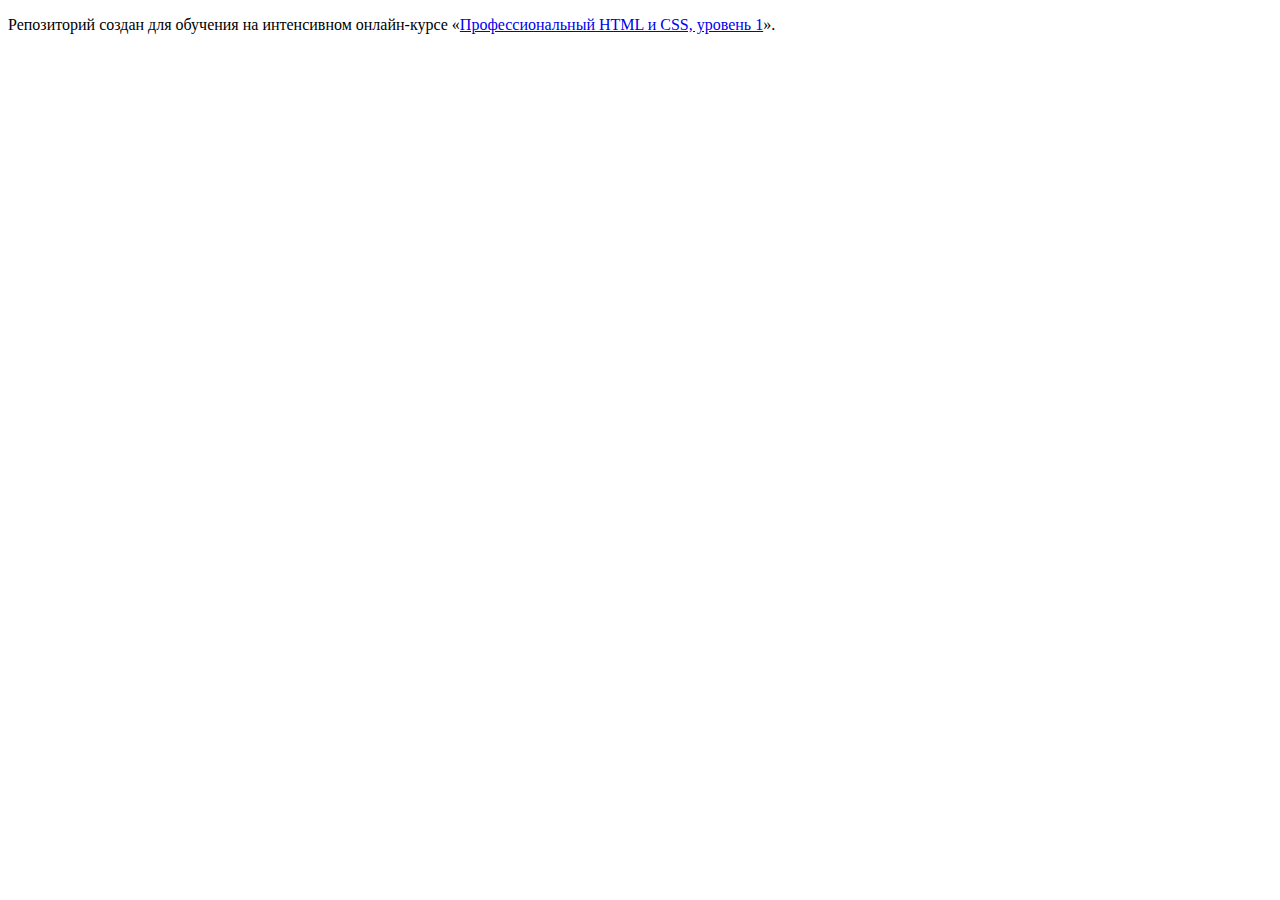
==== index.html @ 958a536b ":hatching_chick:" ====
<!DOCTYPE html>
<html lang="ru">
  <head>
    <meta charset="utf-8">
    <title>HTML Academy: Седона</title>
  </head>
  <body>

    <p>Репозиторий создан для обучения на интенсивном онлайн‑курсе «<a href="https://htmlacademy.ru/intensive/htmlcss">Профессиональный HTML и CSS, уровень 1</a>».</p>

  </body>
</html>
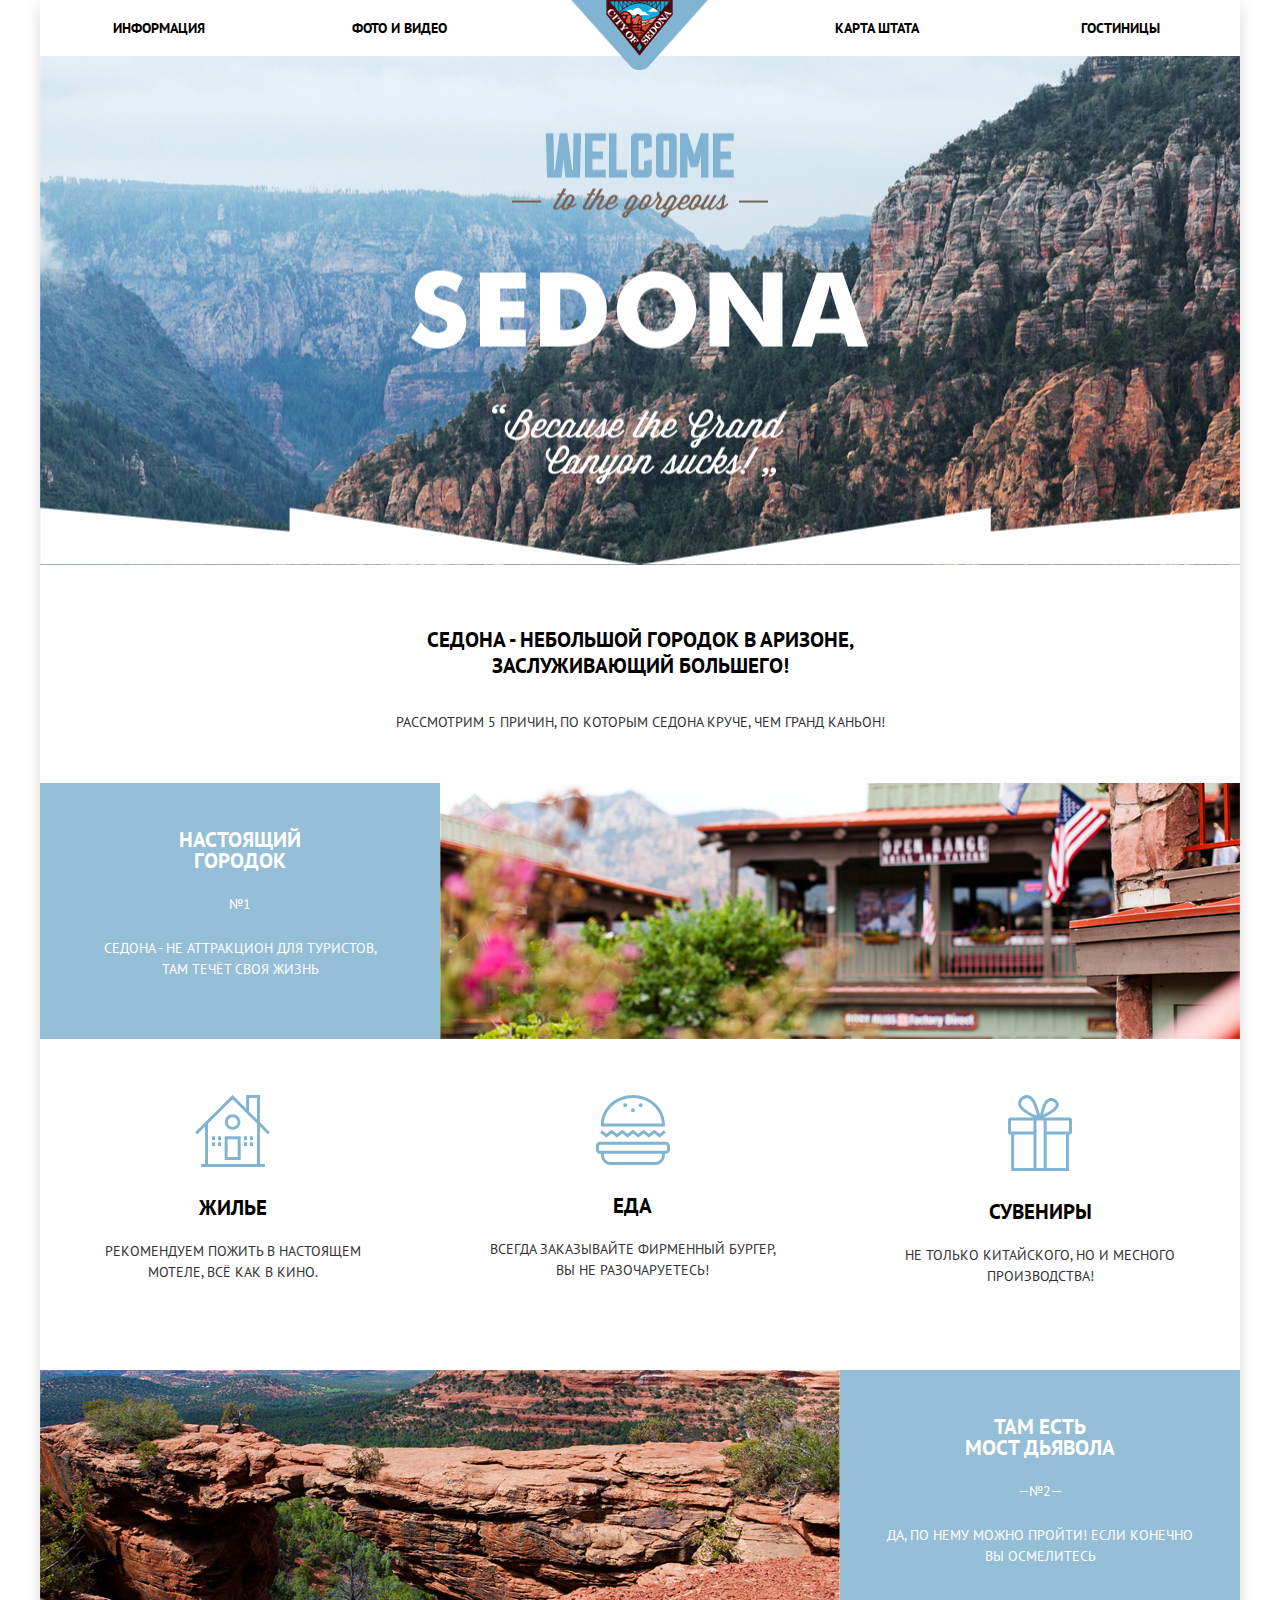
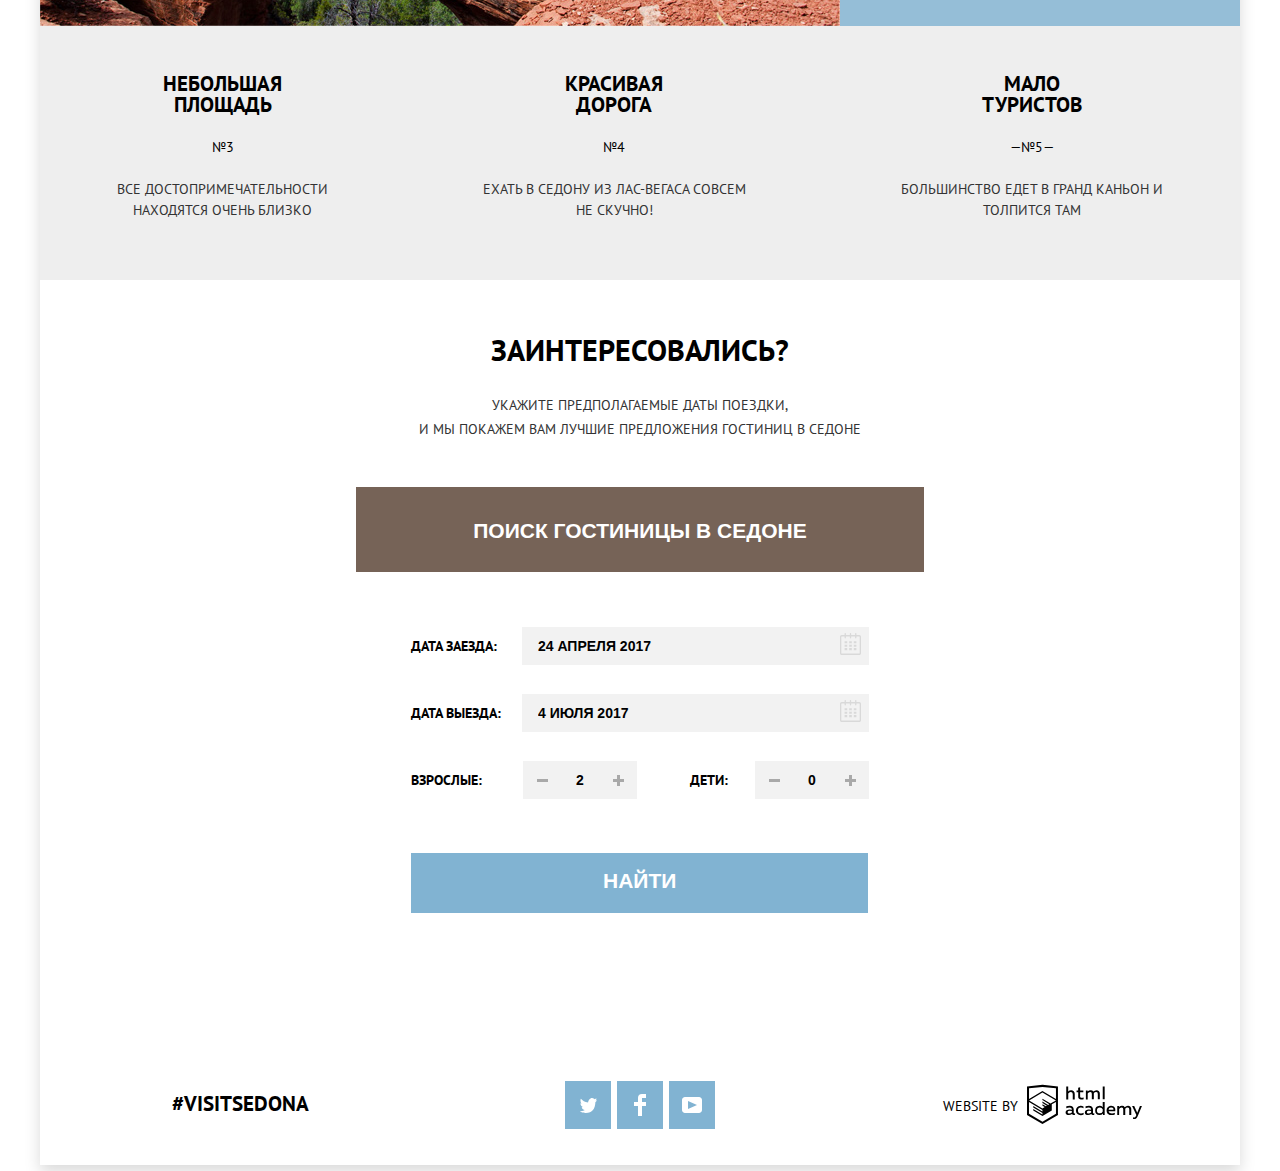
==== commit 25262392: "new" ====
--- a/index.html
+++ b/index.html
@@ -1,12 +1,193 @@
 <!DOCTYPE html>
 <html lang="ru">
-  <head>
-    <meta charset="utf-8">
-    <title>HTML Academy: Седона</title>
-  </head>
-  <body>
+<head>
+	<meta charset="UTF-8">
+	<title>Sedona</title>
+	<meta name="viewport" content="width=device-width, initial-scale=1">
+	<link href="https://fonts.googleapis.com/css?family=PT+Sans:400,700&amp;subset=cyrillic" rel="stylesheet">
+	<link rel="stylesheet" href="css/normalize.css">
+	<link rel="stylesheet" href="css/style.css">
+</head>
+<body>
+	<div class="container">
+		<header class="main-header">
+			<nav class="main-navigation">
+				<a class="main-navigation__logo-link">
+					<img class="main-navigation__logo-image" width="137" height="70" src="img/Layer6.png" alt="logo">
+				</a>
+				<ul class="main-navigation__list">
+					<li class="main-navigation__item">
+						<a class="main-navigation__link" href="#">Информация</a>
+					</li>
+					<li class="main-navigation__item">
+						<a class="main-navigation__link" href="#">Фото и видео</a>
+					</li>
+					<li class="main-navigation__item">
+						<a class="main-navigation__link" href="#">Карта штата</a>
+					</li>
+					<li class="main-navigation__item">
+						<a class="main-navigation__link" href="catalog.html">Гостиницы</a>
+					</li>
+					
+				</ul>
+			</nav>
+		</header>
 
-    <p>Репозиторий создан для обучения на интенсивном онлайн‑курсе «<a href="https://htmlacademy.ru/intensive/htmlcss">Профессиональный HTML и CSS, уровень 1</a>».</p>
+		<main class="main">
+			<section class="intro">
+				<h1 class="visually-hidden">Sedona</h1>			
+			</section>
 
-  </body>
-</html>
+			<section class="description">
+				<b class="description-title">Седона - небольшой городок в аризоне,<br> заслуживающий большего!</b>
+				<span class="description-advantage">Рассмотрим 5 причин, по которым седона круче, чем гранд каньон!</span>	
+			</section>
+			
+			<section class="features">
+				<h2 class="visually-hidden">Функции</h2>
+				<div class="features-city">
+					<p class="features-city__description">
+						<b class="features-city__title">Настоящий<br> городок</b>
+						<span class="features-city__number">№1</span>
+						<span class="features-city__text">Седона - не аттракцион для туристов,<br> там течёт своя жизнь</span>
+					</p>
+					<img src="img/Layer10.jpg" width="800" height="256" alt="Город">
+				</div>
+
+				<ul class="features-benefits__list">
+					<li class="features-benefits__item">
+						<span class="house-icon"></span>
+						<h3 class="features-benefits__item-header">Жилье</h3>
+						<p class="features-benefits__item-text">Рекомендуем пожить в настоящем<br> мотеле, всё как в кино.</p>
+					</li>
+					<li class="features-benefits__item">
+						<span class="food-icon"></span>
+						<h3 class="features-benefits__item-header">Еда</h3>
+						<p class="features-benefits__item-text">Всегда заказывайте фирменный бургер,<br> вы не разочаруетесь!</p>
+					</li>
+					<li class="features-benefits__item">
+						<span class="gift-icon"></span>
+						<h3 class="features-benefits__item-header">Сувениры</h3>
+						<p class="features-benefits__item-text">Не только китайского, но и месного<br> производства!</p>
+					</li>
+				</ul>
+
+				<div class="features-canyon">
+					<img class="features-canyon__image" src="img/Layer5.jpg" width="800" height="256" alt="Каньон">
+					<p class="features-canyon__description">
+						<b class="features-canyon__title">Там есть<br> мост дьявола</b>
+						<span class="features-canyon__number">&mdash;№2&mdash;</span>
+						<span class="features-canyon__text">Да, по нему можно пройти! Если конечно<br> вы осмелитесь</p>
+					</span>
+				</div>
+
+				<ul class="features-advantage__list">
+					<li class="features-advantage__item">
+						<b class="features-advantage__item-title">Небольшая<br> площадь</b>
+						<span class="features-advantage__item-number">№3</span>
+						<p class="features-advantage__item-text">Все достопримечательности<br> находятся очень близко</p>
+					</li>
+					<li class="features-advantage__item">
+						<b class="features-advantage__item-title">Красивая<br> дорога</b>
+						<span class="features-advantage__item-number">№4</span>
+						<p class="features-advantage__item-text">Ехать в седону из лас-вегаса совсем<br> не скучно!</p>
+					</li>
+					<li class="features-advantage__item">
+						<b class="features-advantage__item-title">Мало<br> туристов</b>
+						<span class="features-advantage__item-number">&mdash;№5&mdash;</span>
+						<p class="features-advantage__item-text">Большинство едет в гранд каньон и<br> толпится там</p>
+					</li>
+				</ul>
+			</section>
+			
+			<section class="search">
+				<h2 class="search-title">Заинтересовались?</h2>
+				<p class="search-text">Укажите предполагаемые даты поездки,<br> и мы покажем вам лучшие предложения гостиниц в седоне</p>
+				<button class="button-search" type="submit">Поиск гостиницы в седоне</button>
+				<form class="search-form" action="#" method="post">
+					<div class="search-form__item">
+						<label for="arrival-data" class="search-form__label arrival">Дата заезда:</label>
+						<div class="field-wrapper">
+							<input id="arrival-data" class="search-form__input" type="text" name="arrival-data" value="24 апреля 2017">
+							<button class="search-form__button" type="button">
+								 <svg xmlns="http://www.w3.org/2000/svg" width="21" height="22" viewBox="0 0 21 22"><path d="M19.251 2.025h-2.845V.648c0-.381-.294-.689-.656-.689-.363 0-.656.308-.656.689v1.377h-3.938V.648c0-.381-.294-.689-.655-.689-.363 0-.657.308-.657.689v1.377H5.906V.648c0-.381-.294-.689-.656-.689-.363 0-.657.308-.657.689v1.377H1.75C.784 2.025 0 2.847 0 3.862v16.302C0 21.179.784 22 1.75 22h17.501c.966 0 1.749-.821 1.749-1.836V3.862c0-1.015-.783-1.837-1.749-1.837zm.437 18.139a.448.448 0 0 1-.437.459H1.75a.45.45 0 0 1-.438-.459V3.862a.45.45 0 0 1 .438-.459h2.844v1.378c0 .381.294.689.657.689.362 0 .656-.308.656-.689V3.403h3.938v1.378c0 .381.294.689.657.689.361 0 .655-.308.655-.689V3.403h3.938v1.378c0 .381.293.689.656.689.362 0 .656-.308.656-.689V3.403h2.845c.241 0 .437.206.437.459v16.302z"/><path d="M4.594 8.225h2.625v2.066H4.594zM4.594 11.668h2.625v2.067H4.594zM4.594 15.112h2.625v2.066H4.594zM9.188 15.112h2.625v2.066H9.188zM9.188 11.668h2.625v2.067H9.188zM9.188 8.225h2.625v2.066H9.188zM13.781 15.112h2.625v2.066h-2.625zM13.781 11.668h2.625v2.067h-2.625zM13.781 8.225h2.625v2.066h-2.625z"/></svg>
+							</button>
+						</div>
+					</div>
+
+					<div class="search-form__item">
+						<label for="departure-data" class="search-form__label departure">Дата выезда:</label>
+						<div class="field-wrapper">
+							<input id="departure-data" class="search-form__input" type="text" name="departure-data" value="4 июля 2017">
+							<button class="search-form__button" type="button">
+								 <svg xmlns="http://www.w3.org/2000/svg" width="21" height="22" viewBox="0 0 21 22"><path d="M19.251 2.025h-2.845V.648c0-.381-.294-.689-.656-.689-.363 0-.656.308-.656.689v1.377h-3.938V.648c0-.381-.294-.689-.655-.689-.363 0-.657.308-.657.689v1.377H5.906V.648c0-.381-.294-.689-.656-.689-.363 0-.657.308-.657.689v1.377H1.75C.784 2.025 0 2.847 0 3.862v16.302C0 21.179.784 22 1.75 22h17.501c.966 0 1.749-.821 1.749-1.836V3.862c0-1.015-.783-1.837-1.749-1.837zm.437 18.139a.448.448 0 0 1-.437.459H1.75a.45.45 0 0 1-.438-.459V3.862a.45.45 0 0 1 .438-.459h2.844v1.378c0 .381.294.689.657.689.362 0 .656-.308.656-.689V3.403h3.938v1.378c0 .381.294.689.657.689.361 0 .655-.308.655-.689V3.403h3.938v1.378c0 .381.293.689.656.689.362 0 .656-.308.656-.689V3.403h2.845c.241 0 .437.206.437.459v16.302z"/><path d="M4.594 8.225h2.625v2.066H4.594zM4.594 11.668h2.625v2.067H4.594zM4.594 15.112h2.625v2.066H4.594zM9.188 15.112h2.625v2.066H9.188zM9.188 11.668h2.625v2.067H9.188zM9.188 8.225h2.625v2.066H9.188zM13.781 15.112h2.625v2.066h-2.625zM13.781 11.668h2.625v2.067h-2.625zM13.781 8.225h2.625v2.066h-2.625z"/></svg>
+							</button>
+						</div>
+					</div>
+
+					<div class="search-form__item">
+						<div class="search-form__element panel adults">
+							<label for="" class="search-form__label">Взрослые:</label>
+							<div class="field-wrapper">
+								<input type="text" class="search-form__input" value="2">
+								<button class="button-number number-minus"><span class="visually-hidden">Плюс</span></button>
+								<button class="button-number number-plus"><span class="visually-hidden">Плюс</span></button>
+							</div>
+						</div>
+						<div class="search-form__element panel children">
+							<label for="" class="search-form__label">Дети:</label>
+							<div class="field-wraper">
+								<input type="text" class="search-form__input" value="0">
+								<button class="button-number number-minus"><span class="visually-hidden">Плюс</span></button>
+								<button class="button-number number-plus"><span class="visually-hidden">Плюс</span></button>
+							</div>
+						</div>
+					</div>
+					<button class="button-find" type="submit">Найти</button>
+				</form>
+			</section>
+			
+			<section class="map">
+	    	<div class="map-imgage">
+	    		<iframe src="https://www.google.com/maps/embed?pb=!1m18!1m12!1m3!1d52385.18050596177!2d-111.8301579165834!3d34.854373381055396!2m3!1f0!2f0!3f0!3m2!1i1024!2i768!4f13.1!3m3!1m2!1s0x872da132f942b00d%3A0x5548c523fa6c8efd!2z0KHQtdC00L7QvdCwLCDQkNGA0LjQt9C-0L3QsCA4NjMzNiwg0KHQqNCQ!5e0!3m2!1sru!2sru!4v1513322968692" width="1200" height="593" style="border:0" ></iframe>
+	    	</div>
+			</section>
+
+		</main>
+
+		<footer class="main-footer footer-container">
+			<p class="footer-contacts">
+				<a class="footer-contacts__link">#visitsedona</a>
+			</p>
+			<div class="footer-socials">
+				<ul class="footer-socials__list">
+					<li class="footer-socials__item">
+						<a href="" class="footer-socials__link">
+							<span class="visually-hidden">Твитер</span>
+							 <svg xmlns="http://www.w3.org/2000/svg" xmlns:xlink="http://www.w3.org/1999/xlink" width="17" height="15" viewBox="0 0 17 15"><path d="M10.95.144c1.685-.496 2.984.27 3.577 1.179.673-.231 1.331-.481 2.011-.708a2.345 2.345 0 0 1-.857 1.768c.685.17 1.304-.491 1.304-.491-.169 1-1.006 1.788-1.563 2.024-.231 6.75-3.175 11.217-10.077 11.082h-.446c-.41 0-4.164-.46-4.898-1.887 2.271.196 3.893-.422 4.693-1.177-.96-.3-2.679-.477-2.979-2.95.349.106.564.228 1.19.119C1.705 8.247.374 7.53.448 5.33c.285.328 1.067.536 1.34.472C1.085 5.561-.182 2.442.894.85c1.818 1.854 3.735 3.606 7.152 3.773C8.254 2.33 9.183.793 10.95.144z" fill="#fff"/></svg>
+						</a>
+					</li>
+					<li class="footer-socials__item">
+						<a href="" class="footer-socials__link">
+							<span class="visually-hidden">Фейсбук</span>
+							<svg xmlns="http://www.w3.org/2000/svg" width="12" height="22" viewBox="0 0 12 22"><path d="M12 4V0H8a4 4 0 0 0-4 4v4H0v4h4v10h4V12h4V8H8V4h4z" fill="#fff"/></svg>
+						</a>
+					</li>
+					<li class="footer-socials__item">
+						<a href="" class="footer-socials__link">
+							<span class="visually-hidden">Ютуб</span>
+							<svg xmlns="http://www.w3.org/2000/svg" xmlns:xlink="http://www.w3.org/1999/xlink" width="20" height="16" viewBox="0 0 20 16"><path d="M17 0H3C1.35 0 0 1.35 0 3v10c0 1.65 1.35 3 3 3h14c1.65 0 3-1.35 3-3V3c0-1.65-1.35-3-3-3zM6.027 11.998V4.002L15.014 8l-8.987 3.998z" fill="#fff"/></svg>
+						</a>
+					</li>
+				</ul>
+			</div>
+			<p class="footer-copyright">
+				<b class="footer-copyright__text">Website by</b>
+				<a href="https://htmlacademy.ru/intensive/htmlcss" class="footer-copyright__link" title="HTML ACADEMY">
+					<svg id="Layer_1" data-name="Layer 1" xmlns="http://www.w3.org/2000/svg" width="115" height="41" viewBox="0 0 108.08 36.85"><title>logo-htmlacademy-small1</title><path d="M44.61,26.88a2,2,0,0,0,.55-0.1v1.33a3.25,3.25,0,0,1-1.18.21,1.67,1.67,0,0,1-1.67-1,4.84,4.84,0,0,1-3.14,1.08c-1.51,0-2.91-.83-2.91-2.55,0-2.13,2-2.79,3.71-2.79a11.08,11.08,0,0,1,2.17.25v-0.3c0-1-.76-1.77-2.19-1.77a7.42,7.42,0,0,0-3,.64v-1.7a10.21,10.21,0,0,1,3.19-.55c2.36,0,3.81,1.12,3.81,3.65v3a0.54,0.54,0,0,0,.49.59h0.17Zm-6.44-1.13A1.35,1.35,0,0,0,39.63,27h0.11a3.39,3.39,0,0,0,2.41-1V24.58a9.72,9.72,0,0,0-1.81-.21c-1,0-2.16.33-2.16,1.38h0Zm12.36-6.11a5,5,0,0,1,2.57.64V22a4.08,4.08,0,0,0-2.3-.7,2.75,2.75,0,1,0,0,5.49,5,5,0,0,0,2.43-.64v1.71a6.27,6.27,0,0,1-2.76.57A4.21,4.21,0,0,1,46,24.51q0-.21,0-0.41a4.32,4.32,0,0,1,4.18-4.46h0.38Zm12.17,7.24a2,2,0,0,0,.55-0.1v1.33a3.25,3.25,0,0,1-1.18.21,1.67,1.67,0,0,1-1.67-1,4.84,4.84,0,0,1-3.14,1.08c-1.51,0-2.91-.83-2.91-2.55,0-2.13,2-2.79,3.71-2.79a11.08,11.08,0,0,1,2.17.25v-0.3c0-1-.76-1.77-2.19-1.77a7.42,7.42,0,0,0-3,.64v-1.7a10.21,10.21,0,0,1,3.19-.55c2.36,0,3.81,1.12,3.81,3.65v3a0.54,0.54,0,0,0,.49.59h0.17Zm-6.44-1.13A1.35,1.35,0,0,0,57.73,27h0.11a3.39,3.39,0,0,0,2.41-1V24.58a9.72,9.72,0,0,0-1.81-.21c-1.06,0-2.16.33-2.16,1.38h0ZM73,16V28.2H71.35V26.88a3.88,3.88,0,0,1-3.19,1.54,4.4,4.4,0,0,1,0-8.78,3.81,3.81,0,0,1,3,1.3V16H73Zm-4.53,5.22a2.76,2.76,0,1,0,0,5.52A2.86,2.86,0,0,0,71.15,25V23A2.91,2.91,0,0,0,68.49,21.27ZM79,19.64c3.31,0,4.46,2.68,3.92,5.09H76.7c0.21,1.5,1.67,2.11,3.19,2.11a6.11,6.11,0,0,0,2.64-.59v1.6a7.14,7.14,0,0,1-3,.57C77,28.42,74.78,27,74.78,24a4.18,4.18,0,0,1,4-4.39H79Zm0.09,1.54a2.28,2.28,0,0,0-2.44,2.1v0.06H81.3A2,2,0,0,0,79.13,21.18Zm5.73,7V19.87h1.65v1a3.81,3.81,0,0,1,2.78-1.27A2.86,2.86,0,0,1,91.89,21a4.12,4.12,0,0,1,2.91-1.33A3.06,3.06,0,0,1,98,23V28.2h-1.9V23.05a1.59,1.59,0,0,0-1.42-1.75H94.42a2.8,2.8,0,0,0-2.07,1.12V28.2h-1.9V23.05A1.59,1.59,0,0,0,89,21.31H88.8a3,3,0,0,0-2.21,1.29v5.63H84.86Zm21.31-8.33h1.9l-3.91,9.46c-0.9,2.17-2.09,2.86-3.35,2.86a4.76,4.76,0,0,1-1.1-.14V30.46a2.86,2.86,0,0,0,.85.12c0.9,0,1.58-.64,2.07-1.9l0.17-.42-4-8.4h2l2.86,6.29ZM38.73,1.46V6.22a3.81,3.81,0,0,1,2.7-1.14,3.25,3.25,0,0,1,3.44,3.4v5.15H43V8.72a1.81,1.81,0,0,0-1.61-2h-0.3a2.93,2.93,0,0,0-2.32,1.39v5.52h-1.9V1.46h1.9ZM49.94,2.31v3h3V6.91h-3v3.81c0,1.1.5,1.46,1.58,1.46a4.49,4.49,0,0,0,1.69-.33v1.6A6.8,6.8,0,0,1,51,13.8a2.55,2.55,0,0,1-2.86-2.74V6.89H46.58V5.26h1.5V2.74Zm5.4,11.31V5.28H57v1A3.81,3.81,0,0,1,59.77,5a2.86,2.86,0,0,1,2.6,1.33A4.12,4.12,0,0,1,65.28,5,3.06,3.06,0,0,1,68.44,8.4v5.21h-1.9V8.46a1.59,1.59,0,0,0-1.42-1.75H64.89a2.8,2.8,0,0,0-2.07,1.12v5.78h-1.9V8.46A1.59,1.59,0,0,0,59.5,6.71H59.27A3,3,0,0,0,57.06,8v5.63H55.34ZM71.17,1.45H73V13.6H71.17V1.45ZM14.71,0H14.55L0,1.54V28.21l14.55,8.66,14.55-8.66V1.54Zm12.5,27.1L14.55,34.64,1.9,27.12V16.18l12.59,7.5V25L5.86,19.9v1.31l8.68,5.21v1.39L5.87,22.65V24l8.68,5.21,8.75-5.24V18.31L27.2,16V27.12Zm0-12.53-3.48,2-1.6,1L14.51,13v1.31L21,18.23H21l-0.14.09-1,.54-5.37-3.2V17l4.24,2.52-1,.67-3.2-1.9v1.31l2.1,1.24L14.5,22.1,2,14.65,14.51,7.11Zm0-1.32L14.49,5.76,1.91,13.25v-10L14.56,1.92,27.21,3.25v10h0Z" transform="translate(0 -0.02)"/></svg>
+				</a>
+			</p>
+		</footer>
+	</div>
+</body>
+</html>--- a/css/style.css
+++ b/css/style.css
@@ -0,0 +1,845 @@
+html,
+body {
+	margin: 0;
+	padding: 0;
+	font-family: 'PT Sans', "Arial", sans-serif;
+	font-size: 14px;
+	line-height: 21px;
+	color: #000;
+	text-transform: uppercase;
+}
+a {
+	text-decoration: none;
+}
+
+.visually-hidden:not(:focus):not(:active),
+input[type="checkbox"].visually-hidden,
+input[type="radio"].visually-hidden {
+  position: absolute;
+
+  width: 1px;
+  height: 1px;
+  margin: -1px;
+  border: 0;
+  padding: 0;
+
+  white-space: nowrap;
+
+  clip-path: inset(100%);
+  clip: rect(0 0 0 0);
+  overflow: hidden;
+}
+.container {
+	position: relative;
+	width: 1200px;
+	padding: 0;
+	margin: 0 auto;
+	box-shadow: 0 7px 15px rgba(0,1,1,.15); 
+}
+
+/*** MAIN HEADER ***/
+
+.main-header {
+	position: relative;
+	background: #fff;
+}
+.main-navigation__logo-link {
+	position: absolute;
+	// left: 546px;
+	top: 0;
+	left: 50%;
+	    transform: translateX(-50%);
+}
+.main-navigation__list,
+.features-benefits__list,
+.features-advantage__list,
+.footer-socials__list,
+.breadcrumbs-list,
+.breadcrumbs-list__buttons,
+.lodging-list {
+	margin: 0;
+	padding: 0;
+	list-style: none;
+}
+.main-navigation__list {
+	display: flex;
+	flex-wrap: wrap;
+}
+.main-navigation__item {
+	margin-top: 15px;
+	margin-bottom: 15px;
+	line-height: 26px;
+}
+.main-navigation__link {
+	color: #000;
+	font-weight: bold;
+}
+.main-navigation__item:nth-child(1) {
+	margin-left: 73px;
+	margin-right: 147px;
+}
+.main-navigation__item:nth-child(2) {
+	margin-right: 388px;
+}
+.main-navigation__item:nth-child(3) {
+	margin-right: 162px;
+}
+.main-navigation__link:hover {
+	color: #81b3d2;
+}
+.main-navigation__link:active {
+	color: #000;
+	opacity: 30%:
+}
+.main-navigation__link:focus {
+	color: #766357;
+}
+
+/*** MAIN ***/ 
+
+.intro {
+	min-height: 509px;
+	background-image: url("../img/Shape.jpg");
+	background-repeat: no-repeat;
+	background-position: 0% 21%;
+	background-color: #000;
+	margin-bottom: 62px;
+}
+
+/** DESCRIPTION **/
+
+.description {
+	display: flex;
+	flex-direction: column;
+	align-items: center;
+}
+.description-title {
+	margin-bottom: 30px;
+	text-align: center;
+	font-weight: bold;
+	font-size: 21px;
+	line-height: 26px;
+}
+.description-advantage {
+	margin-bottom: 48px;
+	line-height: 26px;
+	color: #333;
+}
+
+/** FEATURES **/
+
+.features-city {
+	display: flex;
+	margin-bottom: 56px;
+}
+.features-city__description,
+.features-canyon__description {
+	display: flex;
+	flex-direction: column;
+	
+}
+.features-city__description,
+.features-canyon__description {
+	min-width: 400px;
+	min-height: 256px;
+	margin: 0;
+	
+	color: #fff;
+
+	background-color: #95bed7;
+}
+.features-city__title,
+.features-canyon__title {
+	margin-top: 46px;
+	margin-bottom: 23px;
+	text-align: center;
+	font-size: 21px;
+	line-height: 21px;
+}
+.features-city__number,
+.features-canyon__number {
+	text-align: center;
+	margin-bottom: 23px;
+}
+.features-city__number
+.features-canyon__number {
+	position: relative;
+}
+.features-city__text,
+.features-canyon__text {
+	text-align: center;
+	margin: 0;
+	color: #fff;
+}
+.features-benefits__list {
+	display: flex;
+	justify-content: space-around;
+	
+}
+.features-benefits__item-header,
+.features-advantage__item-title {
+	margin: 0;
+	text-align: center;
+	font-size: 21px;
+	line-height: 21px;
+	color: #000;
+}
+.features-benefits__item-header {
+	margin-bottom: 23px;
+}
+.house-icon {
+	display: block;
+	margin: 0 auto;
+	margin-bottom: 30px;
+	width: 75px;
+	height: 72px;
+	background-image: url("../img/icon-1.svg")
+}
+.food-icon {
+	display: block;
+	margin: 0 auto;
+	margin-bottom: 30px;
+	width: 74px;
+	height: 70px;
+	background-image: url("../img/icon-3.svg")
+}
+.gift-icon {
+	display: block;
+	margin: 0 auto;
+	margin-bottom: 30px;
+	width: 64px;
+	height: 76px;
+	background-image: url("../img/icon-2.svg")
+}
+.features-benefits__item-text,
+.features-advantage__item-text {
+	margin: 0;
+	text-align: center;	
+	font-size: 14px;
+	line-height: 21px;
+	color: #333;
+}
+.features-benefits__item-text {
+	margin-bottom: 83px;
+}
+.features-canyon {
+	display: flex;
+}
+.features-advantage__list {
+	display: flex;
+	justify-content: space-around;
+	margin-bottom: 52px;
+	padding-top: 47px;
+	background-color: #eee;
+}
+.features-advantage__item {
+	display: flex;
+	flex-direction: column;
+}
+.features-advantage__item-title {
+	margin-bottom: 22px;
+}
+.features-advantage__item-number {
+	margin-bottom: 21px;
+	text-align: center;
+}
+.features-advantage__item-text {
+	margin-bottom: 59px;
+}
+/** SEARCH **/
+
+.search {
+	font-family: "PT Sans", "Arial", sans-serif;
+}
+.search-title {
+	margin: 0;
+	margin-bottom: 25px;
+	text-align: center;
+	font-size: 30px;
+	line-height: 36px;
+}
+.search-text {
+	margin: 0;
+	margin-bottom: 46px;
+	text-align: center;
+	line-height: 24px;
+	color: #333;
+}
+.button-search {
+	display: block;
+	position: relative;
+	margin-left: auto;
+	margin-right: auto;
+	padding-top: 31px;
+	padding-bottom: 28px;
+	padding-left: 117px;
+	padding-right: 117px;
+	border: none;
+	font-size: 21px;
+	line-height: 26px;
+	font-weight: bold;
+	color: #fff;
+	text-transform: uppercase;
+	background-color: #766357;
+}
+
+/** SEARCH FORM **/
+.search-form {
+	position: absolute;
+	left: 316px;
+	padding: 55px;
+	background-color: #fff;
+}
+.search-form__item {
+	display: flex;
+	flex-direction: row;
+	align-items: center;
+	margin-bottom: 29px;
+}
+.search-form__label {
+	width: 124px;
+	line-height: 26px;
+	font-weight: bold;
+}
+.arrival {
+	margin-right: 17px;
+}
+.departure {
+	margin-right: 17px;
+}
+.field-wrapper {
+	position: relative;
+	width: 100%;
+}
+.search-form__input {
+  display: block;
+  box-sizing: border-box;
+  width: 100%;
+  padding: 6px 60px 6px 16px;
+  text-transform: uppercase;
+	border: none;
+	line-height: 26px;
+	font-weight: bold;
+	background-color: #f2f2f2;
+}
+.panel .search-form__label {
+	width: 100%;
+}
+.panel .search-form__input {
+	width: 114px;
+	padding-right: 50px;
+	padding-left: 50px;
+	text-align: center;
+}
+.adults {
+	margin-right: 53px;
+}
+.search-form__element {
+	display: flex;
+	align-items: center;
+	position: relative;
+}
+.adults .search-form__label {
+	margin-right: 41px;
+}
+.children .search-form__label {
+	margin-right: 27px;
+}
+.button-number {
+	position: absolute;
+  top: 0;
+  display: block;
+  padding: 0;
+  width: 38px;
+  height: 38px;
+  background-color: transparent;
+  border: none;
+}
+.number-plus {
+	right: 0;
+}
+.number-minus::after {
+	content: "";
+	position: absolute;
+	top: 18px;
+	right: 13px;
+	width: 11px;
+  height: 3px;
+  background-color: #a9a9a9;
+}
+.number-plus::after,
+.number-plus::before {
+	content: "";
+	position: absolute;
+	top: 18px;
+	right: 13px;
+	width: 11px;
+  height: 3px;
+  background-color: #a9a9a9;
+}
+.number-plus::before {
+	
+  transform: rotate(90deg);
+}
+.search-form__button {
+	position: absolute;
+  top: 0;
+  right: 0;
+  display: block;
+ 	padding: 0;
+  width: 38px;
+  height: 38px;
+  background-color: transparent;
+  border: none;
+  fill: #d9d9d9;
+}
+.search-form__button {
+	position: absolute;
+}
+.button-find {
+	display: block;
+	margin-top: 54px;
+	padding: 0 192px;
+	padding-top: 15px;
+	padding-bottom: 19px;
+	border: none;
+	font-size: 21px;
+	line-height: 26px;
+	color: #fff;
+	font-weight: bold;
+	text-transform: uppercase;
+	background-color: #81b3d2;
+}
+.map {
+	height: 593px;
+}
+.map-image {
+	display: block;
+	height: 593px;
+	background: url("../img/map.jpg") no-repeat #f2f1ef;
+	background-size: cover;
+	background-position: center;
+}
+.map-image iframe {
+	height: 593px;
+}
+
+/*** FOOTER ***/
+.footer-container {
+	display: flex;
+	width: 100%;
+	background-color: rgba(255,255,255,0.9);
+}
+.main-footer {
+	position: absolute;
+	bottom: 0;
+}
+.footer-contacts,
+.footer-copyright {
+	margin: 0;
+}
+.footer-contacts {
+	margin-top: 46px;
+	margin-left: 132px;
+	margin-right: 256px;
+}
+.footer-contacts__link {
+	font-size: 21px;
+	line-height: 26px;
+	color: #000;
+	font-weight: bold;
+}
+.footer-socials__list {
+	display: flex;
+	flex-wrap: wrap;
+	justify-content: space-between;
+	width: 150px;
+	margin-top: 36px;
+	margin-bottom: 30px;
+	margin-right: 228px;
+}
+.footer-socials__item {
+	margin-bottom: 6px;
+}
+.footer-socials__link {
+	display: flex;
+	align-items: center;
+  justify-content: center;
+	width: 46px;
+	height: 48px;
+	background-color: #81b3d2;
+}
+.footer-socials__link:hover {
+	background-color: #669ec0;
+}
+.footer-socials__link:active {
+	opacity: 30%;
+}
+.footer-copyright {
+	display: flex;
+	justify-content: center;
+	margin-top: 39px;
+}
+.footer-copyright__text {
+	margin-top: 9px;
+	margin-right: 9px;
+	line-height: 26px;
+	font-weight: normal;
+}
+.footer-copyright__link {
+	display: block;
+	height: 41px;
+	padding: 0;
+	margin: 0;
+}
+
+/*** CATALOG ***/
+.services {
+	margin-bottom: 30px;
+	background-image: url("../img/filter-background.jpg");
+	background-repeat: no-repeat;
+}
+.services-form {
+	display: flex;
+}
+.infrastructure,
+.housing,
+.price  {
+	margin: 0;
+	margin-top: 26px;
+	padding: 0;
+	border: none;
+}
+.infrastructure {
+	margin-left: 72px;
+}
+.housing {
+	margin-left: 115px;
+	margin-right: 347px;
+}
+.infrastructure-list,
+.housing-list {
+	margin: 0;
+	padding: 0;
+	list-style: none;
+}
+.infrastructure-title,
+.housing-title,
+.price-title {
+	margin-bottom: 23px;
+	font-size: 16px;
+	font-weight: bold;
+	color: #fff;
+}
+.infrastructure-item,
+.housing-item {
+	margin-bottom: 25px;
+	color: #fff;
+}
+.infrastructure-item label,
+.housing-item label {
+	position: relative;
+	padding-left: 40px;
+	cursor: pointer;
+}
+.infrastructure-item input,
+.housing-item input {
+	position: relative;
+}
+.infrastructure-item input +label::before,
+.housing-item input +label::before {
+	content: "";
+	position: absolute;
+  top: -3px;
+  left: 0;
+  width: 27px;
+  height: 23px;
+  background-color: transparent;
+  background-image: url("../img/checkbox-off.svg");
+  background-position: top left;
+  background-repeat: no-repeat;
+  visibility: visible;
+}
+.infrastructure-item input:checked +label::before,
+.housing-item input:checked +label::before	{
+	content: "";
+  background-image: url("../img/checkbox-on.svg");
+}
+.price {
+	width: 330px;
+	color: #fff;
+	text-transform: uppercase;
+}
+.price-controls {
+	position: relative;
+	height: 36px;
+	margin-bottom: 20px;
+	border: 2px solid #fff;
+	border-radius: 2px;
+	font-size: 0;
+}
+.price-controls::after {
+	content: "";
+	position: absolute;
+	top: 50%;
+	left: 50%;
+	width: 2px;
+	height: 22px;
+	background-color: #fff;
+	transform: translate(-50%, -50%);
+}
+.price-controls label {
+	display: inline-block;
+	vertical-align: top;
+	padding-top: 6px;
+	font-size: 14px;
+	line-height: 21px;
+	cursor: pointer;
+}
+.price-controls .min-price,
+.price-controls .max-price {
+	width: 90px;
+	padding-left: 65px;
+
+}
+.price-controls input {
+	width: 50px;
+	margin: 0;
+	color: inherit;
+	font: inherit;
+	background: none;
+	border: none;
+}
+.price-control {
+	position: relative;
+	margin-bottom: 32px;
+}
+.price-control .scale {
+	height: 2px;
+	background-color: rgba(255, 255, 255, 0.3);
+}
+.price-control .bar {
+	width: 80%;
+	height: 2px;
+
+	background-color: #ffffff;
+}
+.price-toggle {
+	position: absolute;
+	top: -9px;
+	width: 4px;
+	height: 4px;
+	background-color: #ababab;
+	border: 8px solid #fff;
+	border-radius: 50%;
+	box-shadow: 0 2px 1px 0 rgba(0, 1, 1, 0.2);
+	cursor: pointer;
+}
+.price-toggle:hover {
+	background-color: #1c4f80;
+}
+.price-toggle-min {
+	left: 0;
+}
+.price-toggle-max {
+	left: 80%;
+}
+.price-button {
+	display: block;
+	margin: 0 auto;
+	margin-bottom: 28px;
+	padding: 6px 35px;
+	font-size: 14px;
+	line-height: 21px;
+	color: #fff;
+	text-transform: uppercase;
+	background-color: transparent;
+	border: 2px solid #fff;
+	border-radius: 2px;
+	cursor: pointer;
+}
+.price-button:hover {
+	color: #000;
+	background-color: #fff;
+}
+/** BREADCRUMBS **/
+
+.breadcrumbs {
+	display: flex;
+}
+.breadcrumbs-title {
+	margin: 0;
+	margin-left: 72px;
+	margin-right: 49px;
+	margin-bottom: 29px;
+	font-size: 21px;
+	line-height: 26px;
+	font-weight: bold;
+}
+.breadcrumbs-list {
+	display: flex;
+
+}
+.breadcrumbs-link {
+	position: relative;
+	margin-left: 33px;
+	font-size: 12px;
+	line-height: 18px;
+	color: #81b3d2;
+	opacity: 0.3;
+}
+.breadcrumbs-list .sorting {
+	color: #000;
+}
+.breadcrumbs-link:not(.active):not(.sorting)::before {
+	content: "";
+	position: absolute;
+	top: 16px;
+	left: 0;
+	right: 0;
+	border-bottom: 1px dashed #81b3d2;
+}
+.breadcrumbs-list .sorting {
+	margin-right: 40px;
+	opacity: 1;
+}
+.breadcrumbs-list .active {
+	opacity: 1;
+}
+.breadcrumbs-list__buttons {
+	display: flex;
+	margin-top: 5px;
+	margin-left: auto;
+	margin-right: 72px;
+  font-size: 0px;
+}
+.breadcrumbs-list__buttons .link-down {
+	display: inline;
+	width: 0;
+	height: 0;
+	border-left: 5.5px solid transparent;
+	border-right: 5.5px solid transparent;
+	border-top: 10px solid #81b3d2;
+  border-bottom: 0px;
+}
+.breadcrumbs-list__buttons .link-up {
+  display: inline-block;
+  vertical-align: middle;
+	width: 0;
+	height: 0;
+	border-left: 5.5px solid transparent;
+	border-right: 5.5px solid transparent;
+	border-bottom: 10px solid #cacaca;
+  border-top: 0px;
+  margin-right: 12px;
+  margin-top: -10px;
+}
+.breadcrumbs-list__buttons .link-up:hover,
+.breadcrumbs-list__buttons .link-up:focus {
+	border-bottom: 10px solid #000000;
+}
+.breadcrumbs-list__buttons .link-up:active {
+	border-bottom: 10px solid #81b3d2;
+}
+.variant {
+    flex-grow: 1;
+}
+.catalog-item {
+  display: flex;
+  border-top: 1px solid #f2f2f2;
+}
+.catalog-item img {
+  padding: 30px 0;
+  padding-right: 31px;
+  padding-left: 72px;
+}
+
+.name-item {
+  margin-top: 26px;
+  margin-bottom: 11px;
+}
+.accommodation-type,
+.price-for-night {
+  display: inline-block;
+  vertical-align: middle;
+  min-width: 111px;
+  margin-bottom: 17.5px;
+}
+.name-item a {
+  text-decoration: none;
+  color: #000000;
+}
+.name-item a:hover,
+.name-item a:focus {
+  color: #81b3d2;
+}
+.name-item a:active {
+  color: #b2b2b2;
+}
+.button {
+  padding: 4px 17px;
+  color: #ffffff;
+  font-size: 14px;
+  line-height: 1.5em;
+  font-weight: bold;
+  margin-right: 2px;
+}
+.more {
+  text-decoration: none;
+  background-color: #81b3d2;
+}
+.more:hover,
+.more:focus {
+  background-color: #669ec0;
+}
+.more:active {
+  background-color: #5496bd;
+  color: rgba(255, 255, 255, 0.3);
+}
+.book {
+  text-decoration: none;
+  background-color: #766357;
+}
+.book:hover,
+.book:focus {
+  background-color: #604e43;
+}
+.book:active {
+  background-color: #503e33;
+  color: rgba(255, 255, 255, 0.3);
+}
+.stars {
+  margin-top: 29px;
+  margin-right: 72px;
+}
+.three-stars,
+.four-stars,
+.two-stars {
+  height: 23px;
+  display: block;
+  margin-left: auto;
+  background-repeat: no-repeat;
+  background-size: 100%;
+  background-position: 0px 0px;
+}
+.two-stars {
+  width: 40px;
+  background-image:url("../img/two-stars.png");
+}
+.three-stars {
+  width: 65px;
+  background-image:url("../img/three-stars.png");
+}
+.four-stars {
+  width: 90px;
+  background-image:url("../img/four-stars.png");
+}
+.rate {
+  display: inline-block;
+  vertical-align: middle;
+  margin-top: 42px;
+  background-color: #f2f2f2;
+  padding: 2px 11px 2px 16px;
+  line-height: 21px;
+  font-size: 14px;
+}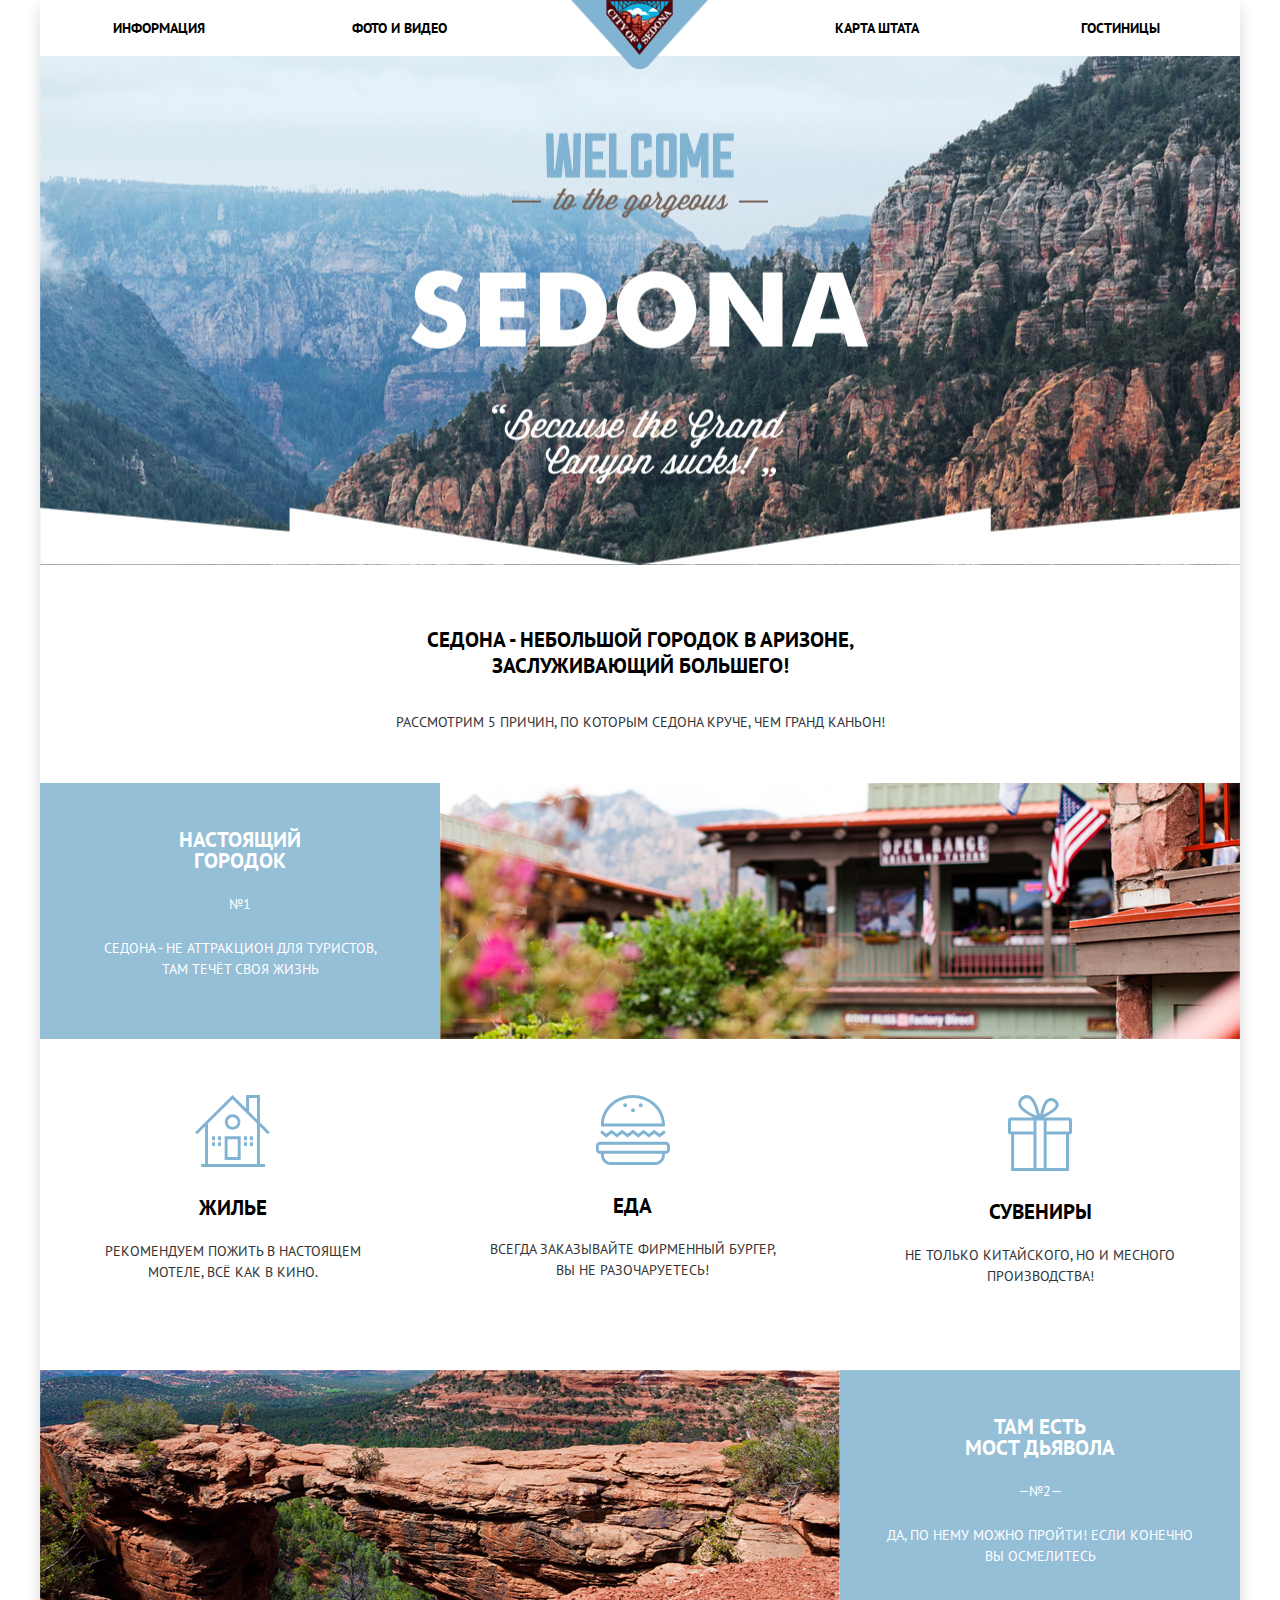
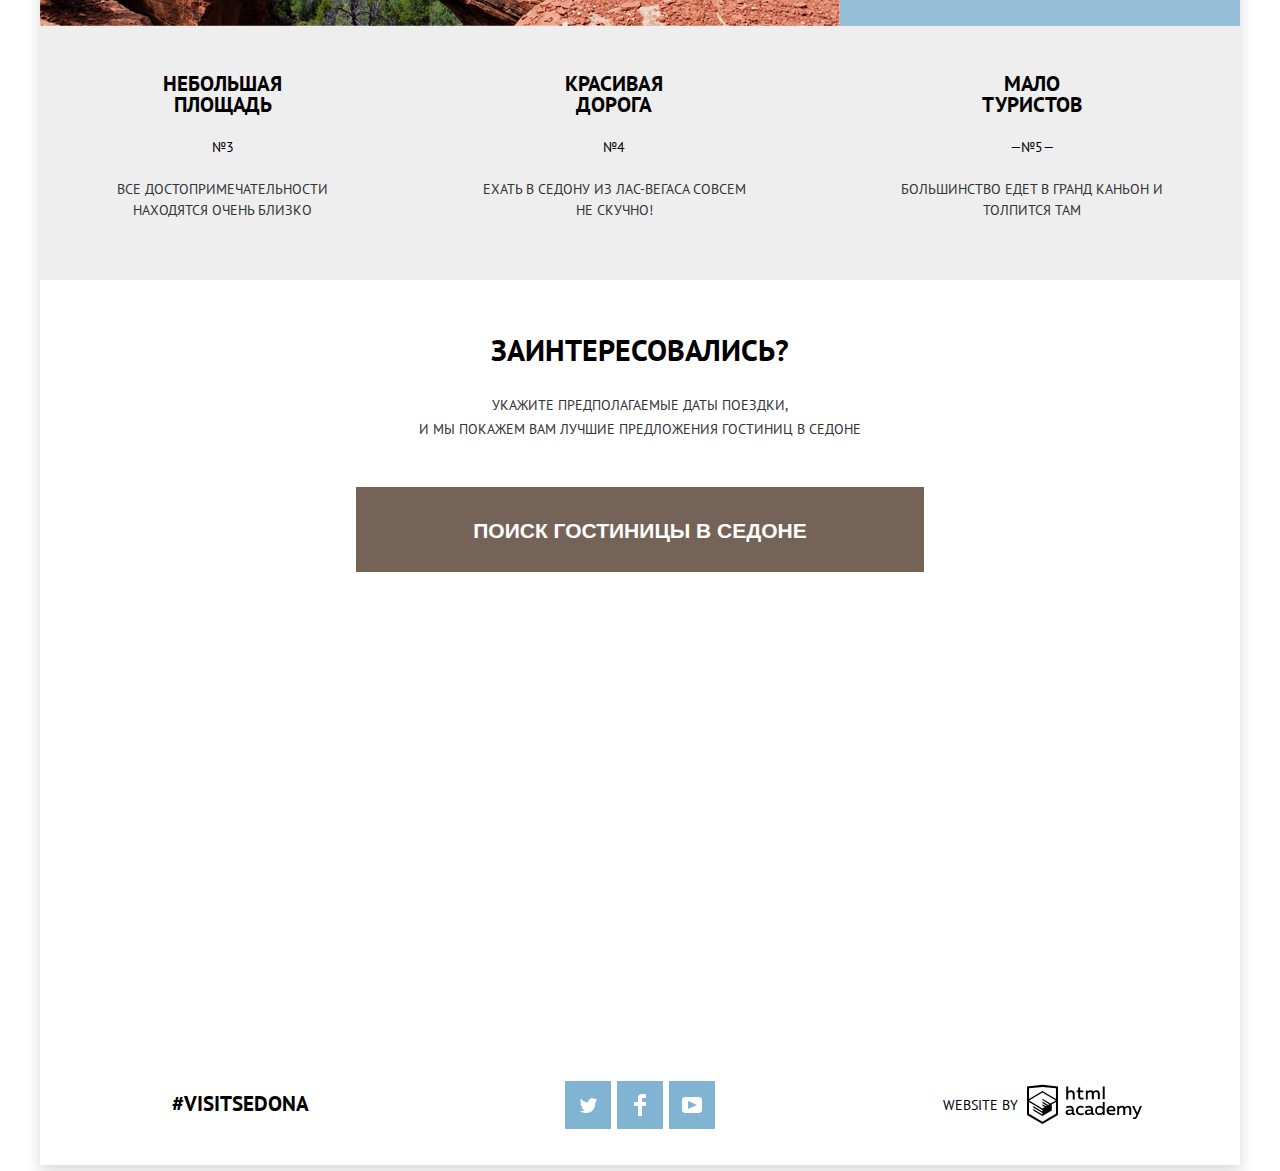
==== commit 40118f90: "js" ====
--- a/index.html
+++ b/index.html
@@ -39,8 +39,8 @@
 			</section>
 
 			<section class="description">
-				<b class="description-title">Седона - небольшой городок в аризоне,<br> заслуживающий большего!</b>
-				<span class="description-advantage">Рассмотрим 5 причин, по которым седона круче, чем гранд каньон!</span>	
+				<b class="description__title">Седона - небольшой городок в аризоне,<br> заслуживающий большего!</b>
+				<span class="description__advantage">Рассмотрим 5 причин, по которым седона круче, чем гранд каньон!</span>	
 			</section>
 			
 			<section class="features">
@@ -101,9 +101,9 @@
 			</section>
 			
 			<section class="search">
-				<h2 class="search-title">Заинтересовались?</h2>
-				<p class="search-text">Укажите предполагаемые даты поездки,<br> и мы покажем вам лучшие предложения гостиниц в седоне</p>
-				<button class="button-search" type="submit">Поиск гостиницы в седоне</button>
+				<h2 class="search__title">Заинтересовались?</h2>
+				<p class="search__text">Укажите предполагаемые даты поездки,<br> и мы покажем вам лучшие предложения гостиниц в седоне</p>
+				<button class="button__search" type="submit">Поиск гостиницы в седоне</button>
 				<form class="search-form" action="#" method="post">
 					<div class="search-form__item">
 						<label for="arrival-data" class="search-form__label arrival">Дата заезда:</label>
@@ -189,5 +189,6 @@
 			</p>
 		</footer>
 	</div>
+	<script src="js/script.js"></script>
 </body>
 </html>--- a/css/style.css
+++ b/css/style.css
@@ -11,7 +11,10 @@
 a {
 	text-decoration: none;
 }
-
+img {
+  max-width: 100%;
+  height: auto;
+}
 .visually-hidden:not(:focus):not(:active),
 input[type="checkbox"].visually-hidden,
 input[type="radio"].visually-hidden {
@@ -45,16 +48,16 @@
 }
 .main-navigation__logo-link {
 	position: absolute;
-	// left: 546px;
+	left: 546px;
 	top: 0;
 	left: 50%;
-	    transform: translateX(-50%);
+	transform: translateX(-50%);
 }
 .main-navigation__list,
 .features-benefits__list,
 .features-advantage__list,
 .footer-socials__list,
-.breadcrumbs-list,
+.breadcrumbs__list,
 .breadcrumbs-list__buttons,
 .lodging-list {
 	margin: 0;
@@ -92,6 +95,7 @@
 	opacity: 30%:
 }
 .main-navigation__link:focus {
+	outline: none;
 	color: #766357;
 }
 
@@ -113,14 +117,14 @@
 	flex-direction: column;
 	align-items: center;
 }
-.description-title {
+.description__title {
 	margin-bottom: 30px;
 	text-align: center;
 	font-weight: bold;
 	font-size: 21px;
 	line-height: 26px;
 }
-.description-advantage {
+.description__advantage {
 	margin-bottom: 48px;
 	line-height: 26px;
 	color: #333;
@@ -143,9 +147,7 @@
 	min-width: 400px;
 	min-height: 256px;
 	margin: 0;
-	
 	color: #fff;
-
 	background-color: #95bed7;
 }
 .features-city__title,
@@ -222,6 +224,9 @@
 .features-benefits__item-text {
 	margin-bottom: 83px;
 }
+
+/* FEATURES-CANYON */
+
 .features-canyon {
 	display: flex;
 }
@@ -251,21 +256,22 @@
 .search {
 	font-family: "PT Sans", "Arial", sans-serif;
 }
-.search-title {
+.search__title {
 	margin: 0;
 	margin-bottom: 25px;
 	text-align: center;
 	font-size: 30px;
 	line-height: 36px;
 }
-.search-text {
+.search__text {
 	margin: 0;
 	margin-bottom: 46px;
 	text-align: center;
 	line-height: 24px;
 	color: #333;
 }
-.button-search {
+
+.button__search {
 	display: block;
 	position: relative;
 	margin-left: auto;
@@ -282,13 +288,39 @@
 	text-transform: uppercase;
 	background-color: #766357;
 }
+.button__search:hover,
+.button__search:focus {
+	 background-color: #604e43;
+}
+.button__search:active {
+	color: rgba(255, 255, 255, 0.3);
+	background-color: #503e33;
+}
 
 /** SEARCH FORM **/
+
 .search-form {
+	display: none;
 	position: absolute;
 	left: 316px;
 	padding: 55px;
 	background-color: #fff;
+}
+.form-search {
+	display: block;
+	animation-name: translate;
+	animation-duration: 1.5s;
+}
+@keyframes translate {
+	0% {
+		transform: translateX(-2000px);
+	}
+	80% {
+		transform: translateX(60px);
+	}
+	100% {
+		transform: translateX(0px);
+	}
 }
 .search-form__item {
 	display: flex;
@@ -320,7 +352,16 @@
 	border: none;
 	line-height: 26px;
 	font-weight: bold;
+	cursor: pointer;
 	background-color: #f2f2f2;
+}
+.search-form__input:hover {
+	background-color: #ebebeb;
+}
+.search-form__input:active,
+.search-form__input:focus {
+	outline: #e5e5e5 solid 2px;
+	background-color: #ffffff;
 }
 .panel .search-form__label {
 	width: 100%;
@@ -355,6 +396,9 @@
   background-color: transparent;
   border: none;
 }
+.button-number:focus {
+	outline: #e5e5e5 solid 2px;
+}
 .number-plus {
 	right: 0;
 }
@@ -378,8 +422,21 @@
   background-color: #a9a9a9;
 }
 .number-plus::before {
-	
   transform: rotate(90deg);
+}
+.number-minus:hover::after {
+	background-color: #111111;
+}
+.number-minus:active::after {
+	background-color: #81b3d2;
+}
+.number-plus:hover::after,
+.number-plus:hover::before {
+	background-color: #111111;
+}
+.number-plus:active::after,
+.number-plus:active::before {
+	background-color: #81b3d2;
 }
 .search-form__button {
 	position: absolute;
@@ -393,8 +450,14 @@
   border: none;
   fill: #d9d9d9;
 }
-.search-form__button {
-	position: absolute;
+.search-form__button:hover {
+	fill: #111111;
+}
+.search-form__button:active {
+	fill: #81b3d2;
+}
+.search-form__button:focus {
+	outline: #e5e5e5 solid 2px;
 }
 .button-find {
 	display: block;
@@ -410,6 +473,16 @@
 	text-transform: uppercase;
 	background-color: #81b3d2;
 }
+.button-find:hover,
+.button-find:focus {
+	background-color: #669ec0;
+}
+.button-find:active {
+	background-color: #5496bd;
+	color: rgba(255, 255, 255, 0.3);
+}
+/* MAP */
+
 .map {
 	height: 593px;
 }
@@ -473,7 +546,8 @@
 	background-color: #669ec0;
 }
 .footer-socials__link:active {
-	opacity: 30%;
+	fill-opacity: 0.3;
+	background-color: #5496bd;
 }
 .footer-copyright {
 	display: flex;
@@ -481,7 +555,7 @@
 	margin-top: 39px;
 }
 .footer-copyright__text {
-	margin-top: 9px;
+	margin-top: 8px;
 	margin-right: 9px;
 	line-height: 26px;
 	font-weight: normal;
@@ -492,14 +566,23 @@
 	padding: 0;
 	margin: 0;
 }
-
+.footer-copyright__link:hover {
+	fill: #5496bd;
+}
+.footer-copyright__link:active {
+	fill: #bdbbbc;
+}
 /*** CATALOG ***/
+
 .services {
 	margin-bottom: 30px;
 	background-image: url("../img/filter-background.jpg");
 	background-repeat: no-repeat;
 }
-.services-form {
+
+/* FORM */
+
+.services__form {
 	display: flex;
 }
 .infrastructure,
@@ -517,37 +600,37 @@
 	margin-left: 115px;
 	margin-right: 347px;
 }
-.infrastructure-list,
-.housing-list {
+.infrastructure__list,
+.housing__list {
 	margin: 0;
 	padding: 0;
 	list-style: none;
 }
-.infrastructure-title,
-.housing-title,
-.price-title {
+.infrastructure__title,
+.housing__title,
+.price__title {
 	margin-bottom: 23px;
 	font-size: 16px;
 	font-weight: bold;
 	color: #fff;
 }
-.infrastructure-item,
-.housing-item {
+.infrastructure__item,
+.housing__item {
 	margin-bottom: 25px;
 	color: #fff;
 }
-.infrastructure-item label,
-.housing-item label {
+.infrastructure__item label,
+.housing__item label {
 	position: relative;
 	padding-left: 40px;
 	cursor: pointer;
 }
-.infrastructure-item input,
-.housing-item input {
-	position: relative;
-}
-.infrastructure-item input +label::before,
-.housing-item input +label::before {
+.infrastructure__item input,
+.housing__item input {
+	position: relative;
+}
+.infrastructure__item input + label::before,
+.housing__item input + label::before {
 	content: "";
 	position: absolute;
   top: -3px;
@@ -560,17 +643,20 @@
   background-repeat: no-repeat;
   visibility: visible;
 }
-.infrastructure-item input:checked +label::before,
-.housing-item input:checked +label::before	{
+.infrastructure__item input:checked + label::before,
+.housing__item input:checked + label::before	{
 	content: "";
   background-image: url("../img/checkbox-on.svg");
 }
+
+/* PRICE */
+
 .price {
 	width: 330px;
 	color: #fff;
 	text-transform: uppercase;
 }
-.price-controls {
+.price__controls {
 	position: relative;
 	height: 36px;
 	margin-bottom: 20px;
@@ -578,7 +664,7 @@
 	border-radius: 2px;
 	font-size: 0;
 }
-.price-controls::after {
+.price__controls::after {
 	content: "";
 	position: absolute;
 	top: 50%;
@@ -588,7 +674,7 @@
 	background-color: #fff;
 	transform: translate(-50%, -50%);
 }
-.price-controls label {
+.price__controls label {
 	display: inline-block;
 	vertical-align: top;
 	padding-top: 6px;
@@ -596,13 +682,13 @@
 	line-height: 21px;
 	cursor: pointer;
 }
-.price-controls .min-price,
-.price-controls .max-price {
+.price__controls .min-price,
+.price__controls .max-price {
 	width: 90px;
 	padding-left: 65px;
 
 }
-.price-controls input {
+.price__controls input {
 	width: 50px;
 	margin: 0;
 	color: inherit;
@@ -610,21 +696,21 @@
 	background: none;
 	border: none;
 }
-.price-control {
+.price__control {
 	position: relative;
 	margin-bottom: 32px;
 }
-.price-control .scale {
+.price__control .scale {
 	height: 2px;
 	background-color: rgba(255, 255, 255, 0.3);
 }
-.price-control .bar {
+.price__control .bar {
 	width: 80%;
 	height: 2px;
 
 	background-color: #ffffff;
 }
-.price-toggle {
+.price__toggle {
 	position: absolute;
 	top: -9px;
 	width: 4px;
@@ -635,16 +721,16 @@
 	box-shadow: 0 2px 1px 0 rgba(0, 1, 1, 0.2);
 	cursor: pointer;
 }
-.price-toggle:hover {
+.price__toggle:hover {
 	background-color: #1c4f80;
 }
-.price-toggle-min {
+.price__toggle--min {
 	left: 0;
 }
-.price-toggle-max {
+.price__toggle--max {
 	left: 80%;
 }
-.price-button {
+.price__button {
 	display: block;
 	margin: 0 auto;
 	margin-bottom: 28px;
@@ -658,16 +744,17 @@
 	border-radius: 2px;
 	cursor: pointer;
 }
-.price-button:hover {
+.price__button:hover {
 	color: #000;
 	background-color: #fff;
 }
+
 /** BREADCRUMBS **/
 
 .breadcrumbs {
 	display: flex;
 }
-.breadcrumbs-title {
+.breadcrumbs__title {
 	margin: 0;
 	margin-left: 72px;
 	margin-right: 49px;
@@ -676,11 +763,10 @@
 	line-height: 26px;
 	font-weight: bold;
 }
-.breadcrumbs-list {
-	display: flex;
-
-}
-.breadcrumbs-link {
+.breadcrumbs__list {
+	display: flex;
+}
+.breadcrumbs__link {
 	position: relative;
 	margin-left: 33px;
 	font-size: 12px;
@@ -688,10 +774,17 @@
 	color: #81b3d2;
 	opacity: 0.3;
 }
-.breadcrumbs-list .sorting {
+.breadcrumbs__link:hover {
+	opacity: 1;
+}
+.breadcrumbs__link:active {
+	color: #111111;
+	border: none;
+}
+.breadcrumbs__list .sorting {
 	color: #000;
 }
-.breadcrumbs-link:not(.active):not(.sorting)::before {
+.breadcrumbs__link:not(.active):not(.sorting)::before {
 	content: "";
 	position: absolute;
 	top: 16px;
@@ -699,11 +792,14 @@
 	right: 0;
 	border-bottom: 1px dashed #81b3d2;
 }
-.breadcrumbs-list .sorting {
+.breadcrumbs__link:not(.active):not(.sorting):active::before {
+	border-bottom: none;
+}
+.breadcrumbs__list .sorting {
 	margin-right: 40px;
 	opacity: 1;
 }
-.breadcrumbs-list .active {
+.breadcrumbs__list .active {
 	opacity: 1;
 }
 .breadcrumbs-list__buttons {
@@ -734,49 +830,51 @@
   margin-right: 12px;
   margin-top: -10px;
 }
-.breadcrumbs-list__buttons .link-up:hover,
+.breadcrumbs-list__buttons .link-up:hover {
+	border-bottom: 10px solid #000000;
+}
+.breadcrumbs-list__buttons .link-up:active,
 .breadcrumbs-list__buttons .link-up:focus {
-	border-bottom: 10px solid #000000;
-}
-.breadcrumbs-list__buttons .link-up:active {
 	border-bottom: 10px solid #81b3d2;
 }
-.variant {
-    flex-grow: 1;
-}
-.catalog-item {
+
+/* LODGING */
+
+.lodging__variant {
+	flex-grow: 1;
+}
+.lodging__catalog-item {
   display: flex;
   border-top: 1px solid #f2f2f2;
 }
-.catalog-item img {
+.lodging__catalog-item img {
   padding: 30px 0;
   padding-right: 31px;
   padding-left: 72px;
 }
-
-.name-item {
+.lodging__name-item {
   margin-top: 26px;
   margin-bottom: 11px;
 }
-.accommodation-type,
-.price-for-night {
+.lodging__accommodation-type,
+.lodging__price-night {
   display: inline-block;
   vertical-align: middle;
   min-width: 111px;
   margin-bottom: 17.5px;
 }
-.name-item a {
+.lodging__name-item a {
   text-decoration: none;
   color: #000000;
 }
-.name-item a:hover,
-.name-item a:focus {
+.lodging__name-item a:hover,
+.lodging__name-item a:focus {
   color: #81b3d2;
 }
-.name-item a:active {
+.lodging__name-item a:active {
   color: #b2b2b2;
 }
-.button {
+.lodging__button {
   padding: 4px 17px;
   color: #ffffff;
   font-size: 14px;
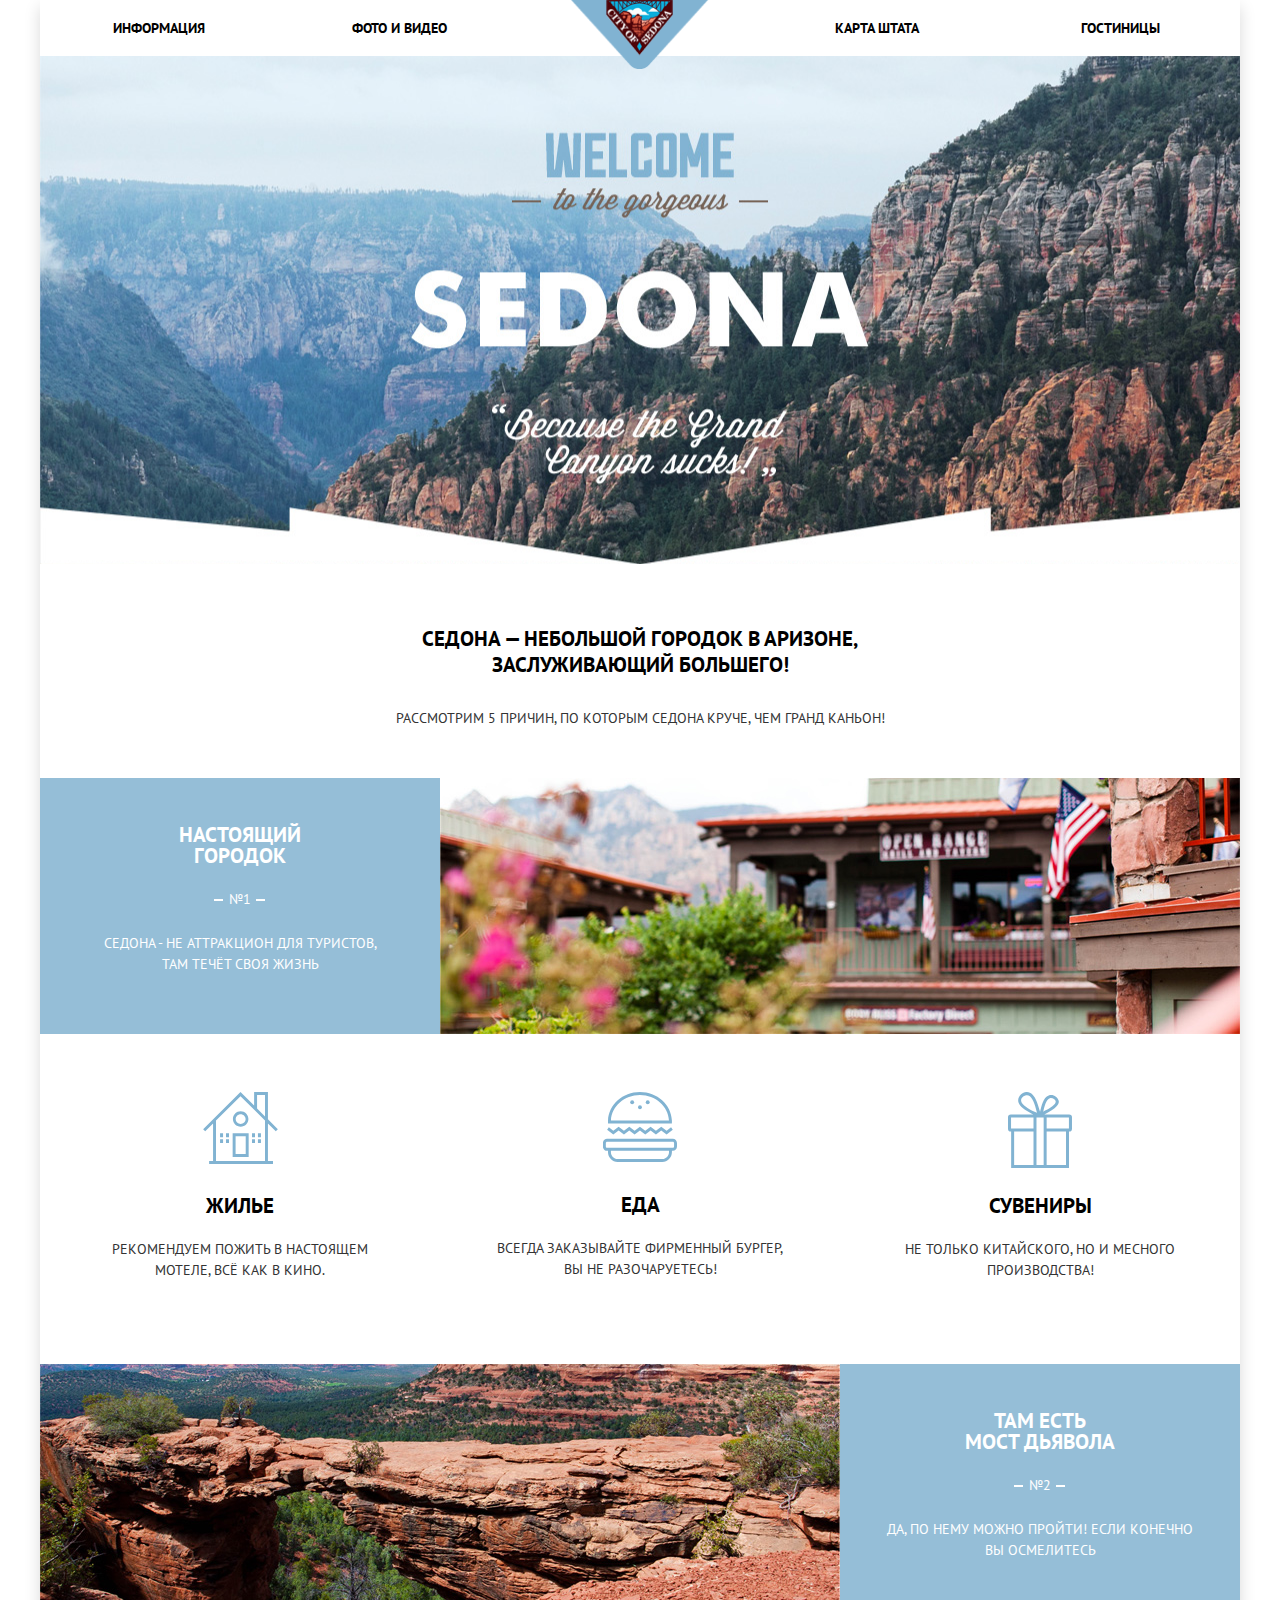
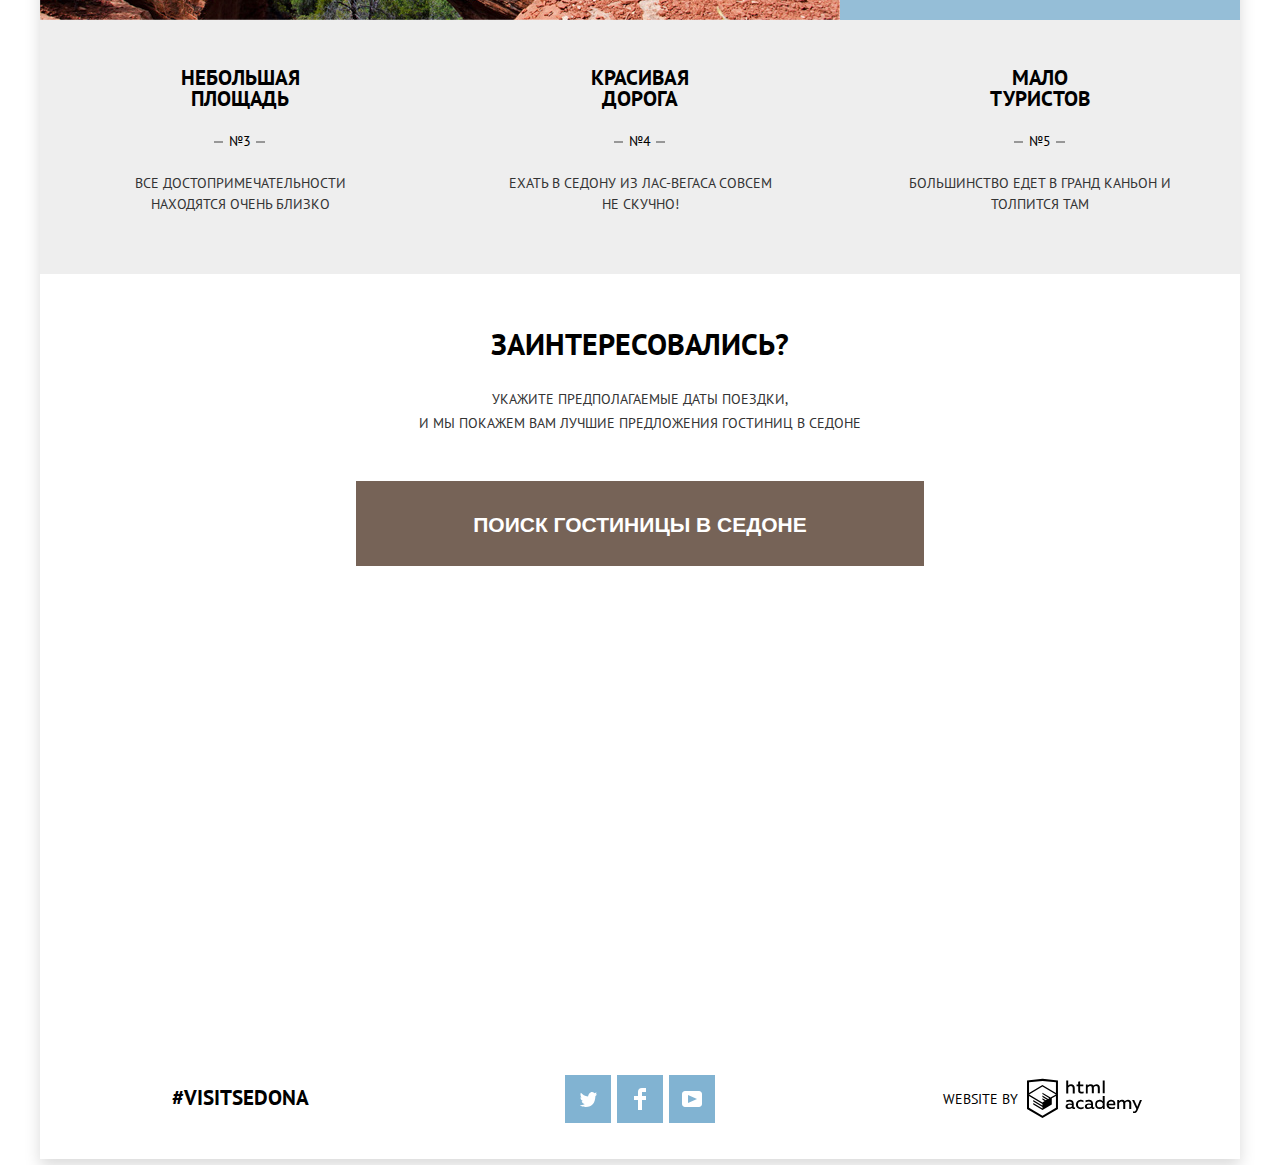
==== commit 5d020834: "last" ====
--- a/index.html
+++ b/index.html
@@ -2,8 +2,7 @@
 <html lang="ru">
 <head>
 	<meta charset="UTF-8">
-	<title>Sedona</title>
-	<meta name="viewport" content="width=device-width, initial-scale=1">
+	<title>HTML Academy: Седона</title>
 	<link href="https://fonts.googleapis.com/css?family=PT+Sans:400,700&amp;subset=cyrillic" rel="stylesheet">
 	<link rel="stylesheet" href="css/normalize.css">
 	<link rel="stylesheet" href="css/style.css">
@@ -23,7 +22,7 @@
 						<a class="main-navigation__link" href="#">Фото и видео</a>
 					</li>
 					<li class="main-navigation__item">
-						<a class="main-navigation__link" href="#">Карта штата</a>
+						<a class="main-navigation__link" href="map">Карта штата</a>
 					</li>
 					<li class="main-navigation__item">
 						<a class="main-navigation__link" href="catalog.html">Гостиницы</a>
@@ -35,11 +34,12 @@
 
 		<main class="main">
 			<section class="intro">
-				<h1 class="visually-hidden">Sedona</h1>			
+				<h1 class="visually-hidden">Главная Седона</h1>			
 			</section>
 
 			<section class="description">
-				<b class="description__title">Седона - небольшой городок в аризоне,<br> заслуживающий большего!</b>
+				<h2 class="visually-hidden">Описание города</h2>
+				<b class="description__title">Седона — небольшой городок в аризоне,<br> заслуживающий большего!</b>
 				<span class="description__advantage">Рассмотрим 5 причин, по которым седона круче, чем гранд каньон!</span>	
 			</section>
 			
@@ -76,25 +76,25 @@
 					<img class="features-canyon__image" src="img/Layer5.jpg" width="800" height="256" alt="Каньон">
 					<p class="features-canyon__description">
 						<b class="features-canyon__title">Там есть<br> мост дьявола</b>
-						<span class="features-canyon__number">&mdash;№2&mdash;</span>
-						<span class="features-canyon__text">Да, по нему можно пройти! Если конечно<br> вы осмелитесь</p>
-					</span>
+						<span class="features-canyon__number">№2</span>
+						<span class="features-canyon__text">Да, по нему можно пройти! Если конечно<br> вы осмелитесь</span>
+					</p>
 				</div>
 
 				<ul class="features-advantage__list">
 					<li class="features-advantage__item">
 						<b class="features-advantage__item-title">Небольшая<br> площадь</b>
-						<span class="features-advantage__item-number">№3</span>
+						<span class="features-advantage__item-number bands">№3</span>
 						<p class="features-advantage__item-text">Все достопримечательности<br> находятся очень близко</p>
 					</li>
 					<li class="features-advantage__item">
 						<b class="features-advantage__item-title">Красивая<br> дорога</b>
-						<span class="features-advantage__item-number">№4</span>
+						<span class="features-advantage__item-number bands">№4</span>
 						<p class="features-advantage__item-text">Ехать в седону из лас-вегаса совсем<br> не скучно!</p>
 					</li>
 					<li class="features-advantage__item">
 						<b class="features-advantage__item-title">Мало<br> туристов</b>
-						<span class="features-advantage__item-number">&mdash;№5&mdash;</span>
+						<span class="features-advantage__item-number bands">№5</span>
 						<p class="features-advantage__item-text">Большинство едет в гранд каньон и<br> толпится там</p>
 					</li>
 				</ul>
@@ -104,7 +104,7 @@
 				<h2 class="search__title">Заинтересовались?</h2>
 				<p class="search__text">Укажите предполагаемые даты поездки,<br> и мы покажем вам лучшие предложения гостиниц в седоне</p>
 				<button class="button__search" type="submit">Поиск гостиницы в седоне</button>
-				<form class="search-form" action="#" method="post">
+				<form class="search-form" action="https://echo.htmlacademy.ru" method="post">
 					<div class="search-form__item">
 						<label for="arrival-data" class="search-form__label arrival">Дата заезда:</label>
 						<div class="field-wrapper">
@@ -127,19 +127,19 @@
 
 					<div class="search-form__item">
 						<div class="search-form__element panel adults">
-							<label for="" class="search-form__label">Взрослые:</label>
+							<label for="number-adults" class="search-form__label">Взрослые:</label>
 							<div class="field-wrapper">
-								<input type="text" class="search-form__input" value="2">
-								<button class="button-number number-minus"><span class="visually-hidden">Плюс</span></button>
-								<button class="button-number number-plus"><span class="visually-hidden">Плюс</span></button>
+								<input type="text" class="search-form__input" name="number-adults" id="number-adults" value="2">
+								<button class="button-number number-minus" type="button"><span class="visually-hidden">Минус</span></button>
+								<button class="button-number number-plus" type="button"><span class="visually-hidden">Плюс</span></button>
 							</div>
 						</div>
 						<div class="search-form__element panel children">
-							<label for="" class="search-form__label">Дети:</label>
+							<label for="number-children" class="search-form__label">Дети:</label>
 							<div class="field-wraper">
-								<input type="text" class="search-form__input" value="0">
-								<button class="button-number number-minus"><span class="visually-hidden">Плюс</span></button>
-								<button class="button-number number-plus"><span class="visually-hidden">Плюс</span></button>
+								<input type="text" class="search-form__input" name="number-children" id="number-children" value="0">
+								<button class="button-number number-minus" type="button"><span class="visually-hidden">Минус</span></button>
+								<button class="button-number number-plus" type="button"><span class="visually-hidden">Плюс</span></button>
 							</div>
 						</div>
 					</div>
@@ -148,8 +148,11 @@
 			</section>
 			
 			<section class="map">
+				<h2 class="visually-hidden">Карта</h2>
 	    	<div class="map-imgage">
-	    		<iframe src="https://www.google.com/maps/embed?pb=!1m18!1m12!1m3!1d52385.18050596177!2d-111.8301579165834!3d34.854373381055396!2m3!1f0!2f0!3f0!3m2!1i1024!2i768!4f13.1!3m3!1m2!1s0x872da132f942b00d%3A0x5548c523fa6c8efd!2z0KHQtdC00L7QvdCwLCDQkNGA0LjQt9C-0L3QsCA4NjMzNiwg0KHQqNCQ!5e0!3m2!1sru!2sru!4v1513322968692" width="1200" height="593" style="border:0" ></iframe>
+	    		<iframe src="https://www.google.com/maps/embed?pb=!1m18!1m12!1m3!1d695317.9047541741!2d-111.64269866005756!3d34.880628721364644!2m3!1f0!2f0!3f0!3m2!1i1024!2i768!4f13.1!3m3!1m2!1s0x872da132f942b00d%3A0x5548c523fa6c8efd!2z0KHQtdC00L7QvdCwLCDQkNGA0LjQt9C-0L3QsCA4NjMzNiwg0KHQqNCQ!5e0!3m2!1sru!2sru!4v1522224529001"
+          width="1200" height="593" style="border: none" allowfullscreen>
+        </iframe>
 	    	</div>
 			</section>
 
--- a/css/style.css
+++ b/css/style.css
@@ -102,7 +102,7 @@
 /*** MAIN ***/ 
 
 .intro {
-	min-height: 509px;
+	min-height: 508px;
 	background-image: url("../img/Shape.jpg");
 	background-repeat: no-repeat;
 	background-position: 0% 21%;
@@ -118,14 +118,14 @@
 	align-items: center;
 }
 .description__title {
-	margin-bottom: 30px;
+	margin-bottom: 27px;
 	text-align: center;
 	font-weight: bold;
 	font-size: 21px;
 	line-height: 26px;
 }
 .description__advantage {
-	margin-bottom: 48px;
+	margin-bottom: 47px;
 	line-height: 26px;
 	color: #333;
 }
@@ -134,13 +134,12 @@
 
 .features-city {
 	display: flex;
-	margin-bottom: 56px;
+	margin-bottom: 58px;
 }
 .features-city__description,
 .features-canyon__description {
 	display: flex;
 	flex-direction: column;
-	
 }
 .features-city__description,
 .features-canyon__description {
@@ -163,9 +162,30 @@
 	text-align: center;
 	margin-bottom: 23px;
 }
-.features-city__number
-.features-canyon__number {
-	position: relative;
+.features-city__number,
+.features-canyon__number,
+.features-advantage__item-number {
+	position: relative;
+}
+.features-city__number::before,
+.features-canyon__number::before {
+	content: "";
+	position: absolute;
+	top: 47%;
+	left: 174px;
+	width: 9px;
+	height: 2px;
+	background-color: #ffffff;
+}
+.features-city__number::after,
+.features-canyon__number::after {
+	content: "";
+	position: absolute;
+	top: 47%;
+	right: 175px;
+	width: 9px;
+	height: 2px;
+	background-color: #ffffff;
 }
 .features-city__text,
 .features-canyon__text {
@@ -175,8 +195,10 @@
 }
 .features-benefits__list {
 	display: flex;
-	justify-content: space-around;
-	
+	justify-content: flex-start;
+}
+.features-benefits__item {
+	width: 400px;
 }
 .features-benefits__item-header,
 .features-advantage__item-title {
@@ -192,7 +214,7 @@
 .house-icon {
 	display: block;
 	margin: 0 auto;
-	margin-bottom: 30px;
+	margin-bottom: 31px;
 	width: 75px;
 	height: 72px;
 	background-image: url("../img/icon-1.svg")
@@ -200,7 +222,7 @@
 .food-icon {
 	display: block;
 	margin: 0 auto;
-	margin-bottom: 30px;
+	margin-bottom: 32px;
 	width: 74px;
 	height: 70px;
 	background-image: url("../img/icon-3.svg")
@@ -208,7 +230,7 @@
 .gift-icon {
 	display: block;
 	margin: 0 auto;
-	margin-bottom: 30px;
+	margin-bottom: 27px;
 	width: 64px;
 	height: 76px;
 	background-image: url("../img/icon-2.svg")
@@ -224,6 +246,27 @@
 .features-benefits__item-text {
 	margin-bottom: 83px;
 }
+.bands {
+	position: relative;
+}
+.bands::before {
+	content: "";
+	position: absolute;
+	top: 47%;
+	left: 174px;
+	width: 9px;
+	height: 2px;
+	background-color: #979797;
+}
+.bands::after {
+	content: "";
+	position: absolute;
+	top: 47%;
+	right: 175px;
+	width: 9px;
+	height: 2px;
+	background-color: #979797;	
+}
 
 /* FEATURES-CANYON */
 
@@ -232,7 +275,7 @@
 }
 .features-advantage__list {
 	display: flex;
-	justify-content: space-around;
+	justify-content: flex-start;
 	margin-bottom: 52px;
 	padding-top: 47px;
 	background-color: #eee;
@@ -240,6 +283,7 @@
 .features-advantage__item {
 	display: flex;
 	flex-direction: column;
+	width: 400px;
 }
 .features-advantage__item-title {
 	margin-bottom: 22px;
@@ -270,7 +314,6 @@
 	line-height: 24px;
 	color: #333;
 }
-
 .button__search {
 	display: block;
 	position: relative;
@@ -309,7 +352,7 @@
 .form-search {
 	display: block;
 	animation-name: translate;
-	animation-duration: 1.5s;
+	animation-duration: 0.9s;
 }
 @keyframes translate {
 	0% {
@@ -333,6 +376,10 @@
 	line-height: 26px;
 	font-weight: bold;
 }
+_:-ms-fullscreen,
+:root .search-form__label  { 
+	width: 130px;
+}
 .arrival {
 	margin-right: 17px;
 }
@@ -348,6 +395,10 @@
   box-sizing: border-box;
   width: 100%;
   padding: 6px 60px 6px 16px;
+/*  padding-top: 6px;
+  padding-right: 60px;
+  padding-bottom: 6px;
+  padding-left: 16px;*/
   text-transform: uppercase;
 	border: none;
 	line-height: 26px;
@@ -355,6 +406,10 @@
 	cursor: pointer;
 	background-color: #f2f2f2;
 }
+_:-ms-fullscreen,
+:root .search-form__input { 
+	padding-bottom: 16px;
+}
 .search-form__input:hover {
 	background-color: #ebebeb;
 }
@@ -368,13 +423,17 @@
 }
 .panel .search-form__input {
 	width: 114px;
-	padding-right: 50px;
-	padding-left: 50px;
+	padding-right: 40px;
+	padding-left: 40px;
 	text-align: center;
 }
 .adults {
 	margin-right: 53px;
 }
+_:-ms-fullscreen,
+:root .adults { 
+	margin-right: 67px;
+}
 .search-form__element {
 	display: flex;
 	align-items: center;
@@ -382,6 +441,10 @@
 }
 .adults .search-form__label {
 	margin-right: 41px;
+}
+_:-ms-fullscreen,
+:root .adults .search-form__label { 
+	margin-right: 25px;
 }
 .children .search-form__label {
 	margin-right: 27px;
@@ -401,6 +464,10 @@
 }
 .number-plus {
 	right: 0;
+}
+_:-ms-fullscreen,
+:root .adults .number-plus  { 
+	right: -14px;
 }
 .number-minus::after {
 	content: "";
@@ -572,6 +639,7 @@
 .footer-copyright__link:active {
 	fill: #bdbbbc;
 }
+
 /*** CATALOG ***/
 
 .services {
